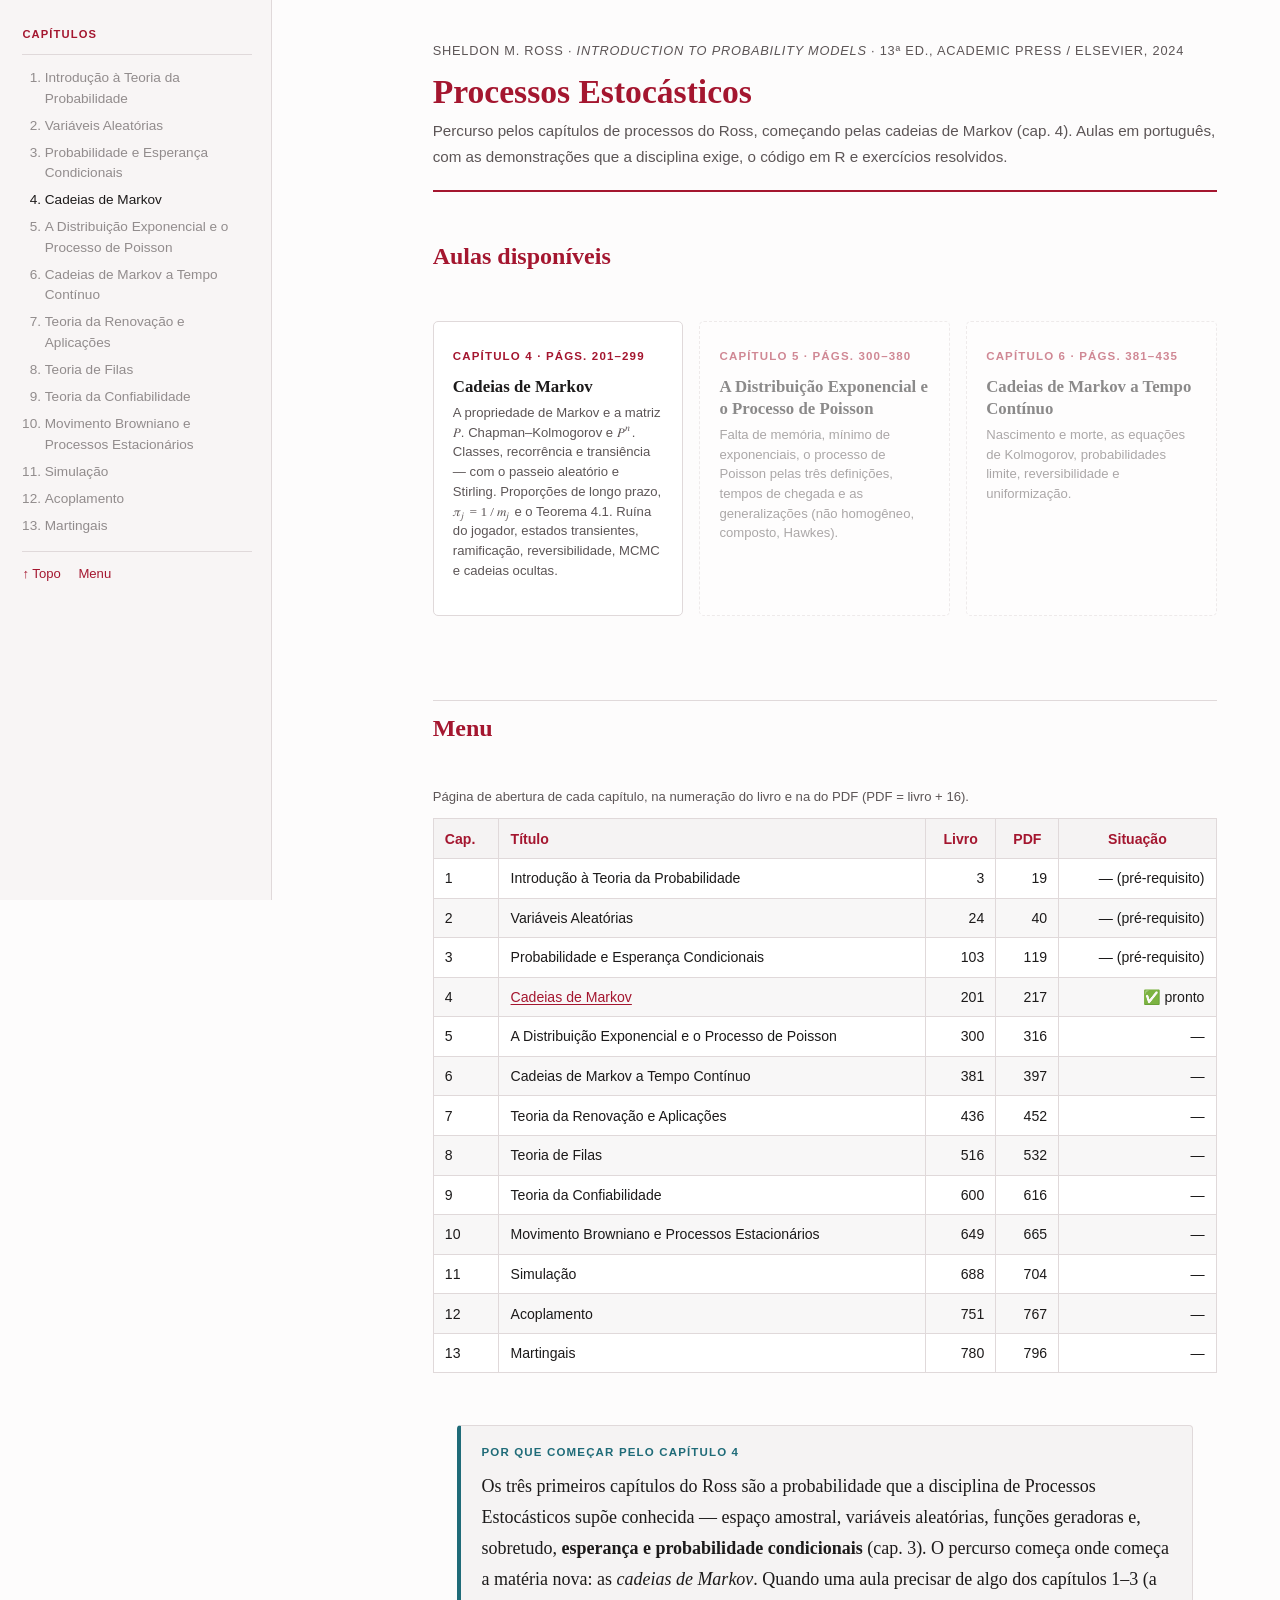
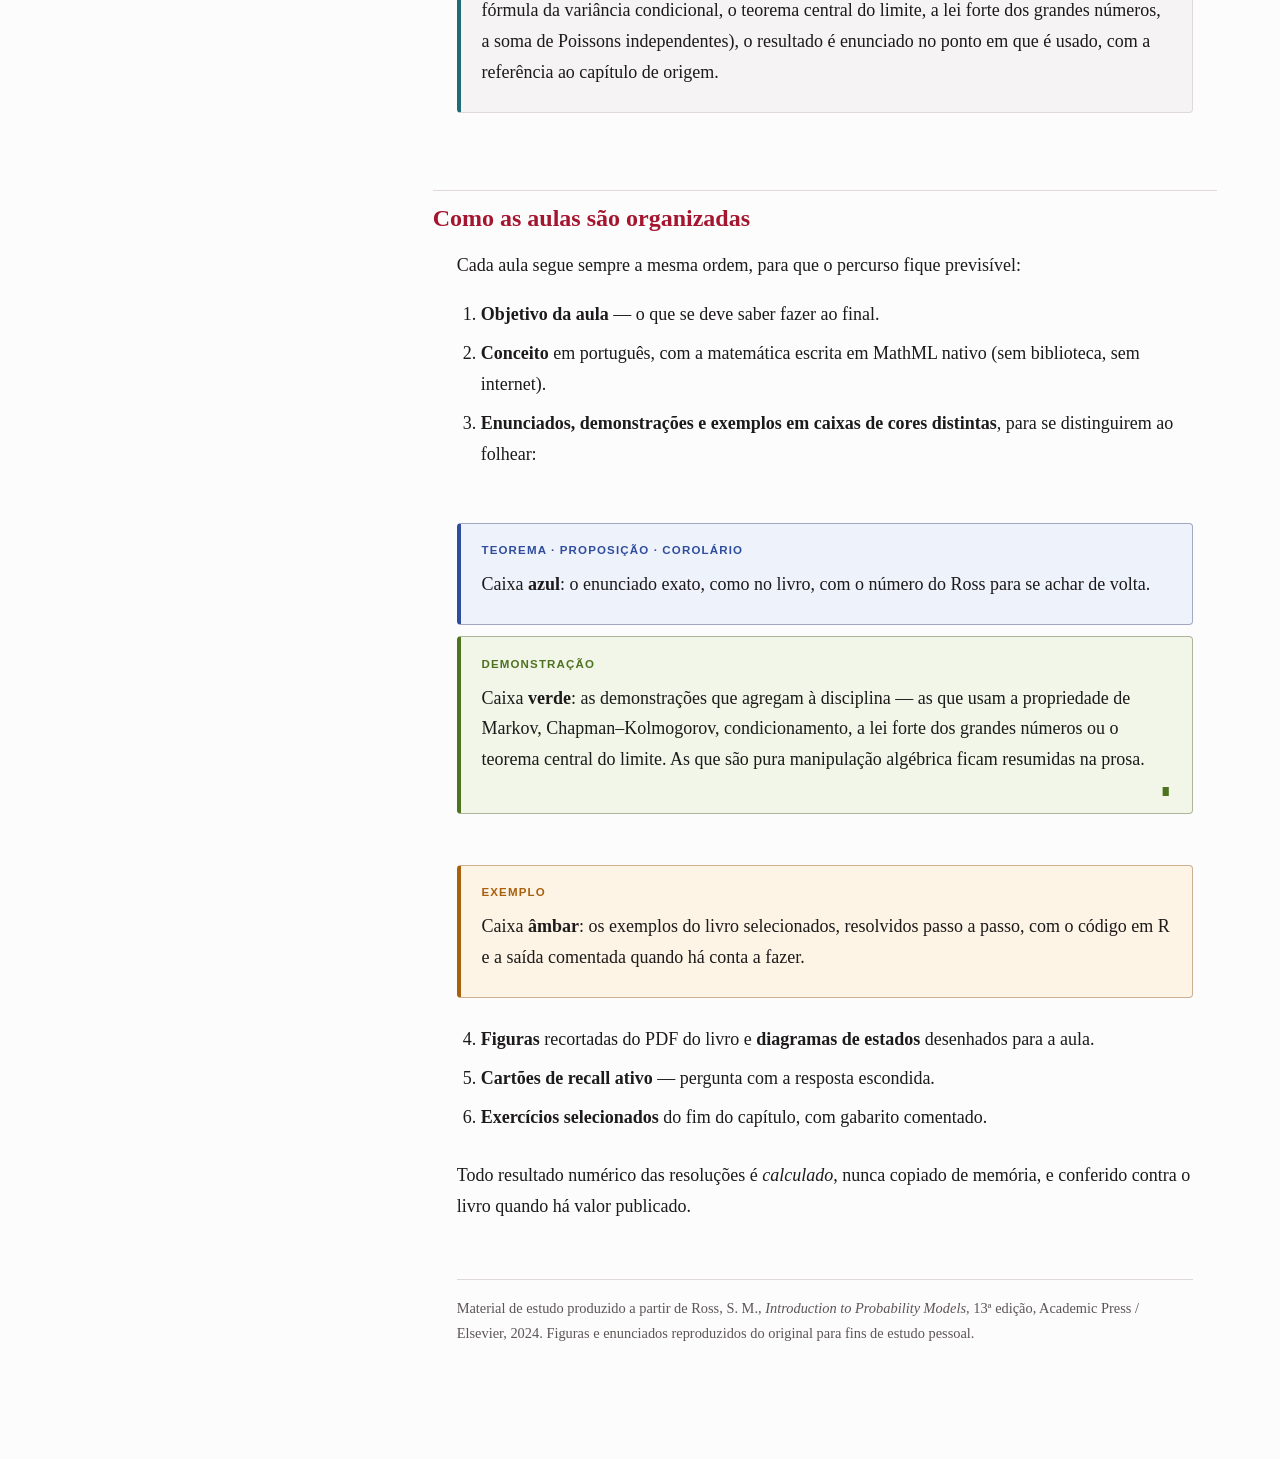
==== estudo/index.html @ de05d4eb "Caderno de Processos Estocásticos: capítulo 4, Cadeias de Markov Estrutura irmã do MULTI/PP (HTML of" ====
<!DOCTYPE html>
<html lang="pt-BR">
<head>
<meta charset="utf-8">
<meta name="viewport" content="width=device-width, initial-scale=1">
<!-- Caderno de estudo pessoal: reproduz figuras de obra protegida
     (Ross, Academic Press / Elsevier) para uso próprio. Fora dos buscadores. -->
<meta name="robots" content="noindex, nofollow">
<title>Processos Estocásticos — percurso de estudo</title>
<link rel="stylesheet" href="assets/tema.css?v=1">
<link rel="stylesheet" href="assets/estilo.css?v=1">
</head>
<body>

<details class="menu-lateral" open>
  <summary>Capítulos</summary>
  <nav class="painel">
    <p class="painel-titulo">Capítulos</p>
    <ol>
      <li class="adiante">Introdução à Teoria da Probabilidade</li>
      <li class="adiante">Variáveis Aleatórias</li>
      <li class="adiante">Probabilidade e Esperança Condicionais</li>
      <li><a href="cap04/04-00-cadeias-de-markov.html">Cadeias de Markov</a></li>
      <li class="adiante">A Distribuição Exponencial e o Processo de Poisson</li>
      <li class="adiante">Cadeias de Markov a Tempo Contínuo</li>
      <li class="adiante">Teoria da Renovação e Aplicações</li>
      <li class="adiante">Teoria de Filas</li>
      <li class="adiante">Teoria da Confiabilidade</li>
      <li class="adiante">Movimento Browniano e Processos Estacionários</li>
      <li class="adiante">Simulação</li>
      <li class="adiante">Acoplamento</li>
      <li class="adiante">Martingais</li>
    </ol>
    <p class="extras">
      <a href="#topo">↑ Topo</a>
      <a href="#menu">Menu</a>
    </p>
  </nav>
</details>

<div class="pagina" id="topo">

<header class="topo">
  <p class="migalha">Sheldon M. Ross · <em>Introduction to Probability Models</em> · 13ª ed., Academic Press / Elsevier, 2024</p>
  <h1>Processos Estocásticos</h1>
  <p class="subtitulo">Percurso pelos capítulos de processos do Ross, começando pelas cadeias de Markov (cap. 4). Aulas em português, com as demonstrações que a disciplina exige, o código em R e exercícios resolvidos.</p>
</header>


<h2>Aulas disponíveis</h2>

<div class="cartoes">

  <a class="cartao" href="cap04/04-00-cadeias-de-markov.html">
    <span class="cap">Capítulo 4 · págs. 201–299</span>
    <p class="tit">Cadeias de Markov</p>
    <p class="desc">A propriedade de Markov e a matriz <math><mi mathvariant="bold">P</mi></math>. Chapman–Kolmogorov e <math><msup><mi mathvariant="bold">P</mi><mi>n</mi></msup></math>. Classes, recorrência e transiência — com o passeio aleatório e Stirling. Proporções de longo prazo, <math><msub><mi>π</mi><mi>j</mi></msub><mo>=</mo><mn>1</mn><mo>/</mo><msub><mi>m</mi><mi>j</mi></msub></math> e o Teorema 4.1. Ruína do jogador, estados transientes, ramificação, reversibilidade, MCMC e cadeias ocultas.</p>
  </a>

  <span class="cartao pendente">
    <span class="cap">Capítulo 5 · págs. 300–380</span>
    <p class="tit">A Distribuição Exponencial e o Processo de Poisson</p>
    <p class="desc">Falta de memória, mínimo de exponenciais, o processo de Poisson pelas três definições, tempos de chegada e as generalizações (não homogêneo, composto, Hawkes).</p>
  </span>

  <span class="cartao pendente">
    <span class="cap">Capítulo 6 · págs. 381–435</span>
    <p class="tit">Cadeias de Markov a Tempo Contínuo</p>
    <p class="desc">Nascimento e morte, as equações de Kolmogorov, probabilidades limite, reversibilidade e uniformização.</p>
  </span>

</div>

<h2 id="menu">Menu</h2>

<div class="rolagem">
<table>
  <caption>Página de abertura de cada capítulo, na numeração do livro e na do PDF (PDF = livro + 16).</caption>
  <thead>
    <tr><th>Cap.</th><th class="txt">Título</th><th>Livro</th><th>PDF</th><th>Situação</th></tr>
  </thead>
  <tbody>
    <tr><td>1</td><td class="txt">Introdução à Teoria da Probabilidade</td><td>3</td><td>19</td><td>— (pré-requisito)</td></tr>
    <tr><td>2</td><td class="txt">Variáveis Aleatórias</td><td>24</td><td>40</td><td>— (pré-requisito)</td></tr>
    <tr><td>3</td><td class="txt">Probabilidade e Esperança Condicionais</td><td>103</td><td>119</td><td>— (pré-requisito)</td></tr>
    <tr><td>4</td><td class="txt"><a href="cap04/04-00-cadeias-de-markov.html">Cadeias de Markov</a></td><td>201</td><td>217</td><td>✅ pronto</td></tr>
    <tr><td>5</td><td class="txt">A Distribuição Exponencial e o Processo de Poisson</td><td>300</td><td>316</td><td>—</td></tr>
    <tr><td>6</td><td class="txt">Cadeias de Markov a Tempo Contínuo</td><td>381</td><td>397</td><td>—</td></tr>
    <tr><td>7</td><td class="txt">Teoria da Renovação e Aplicações</td><td>436</td><td>452</td><td>—</td></tr>
    <tr><td>8</td><td class="txt">Teoria de Filas</td><td>516</td><td>532</td><td>—</td></tr>
    <tr><td>9</td><td class="txt">Teoria da Confiabilidade</td><td>600</td><td>616</td><td>—</td></tr>
    <tr><td>10</td><td class="txt">Movimento Browniano e Processos Estacionários</td><td>649</td><td>665</td><td>—</td></tr>
    <tr><td>11</td><td class="txt">Simulação</td><td>688</td><td>704</td><td>—</td></tr>
    <tr><td>12</td><td class="txt">Acoplamento</td><td>751</td><td>767</td><td>—</td></tr>
    <tr><td>13</td><td class="txt">Martingais</td><td>780</td><td>796</td><td>—</td></tr>
  </tbody>
</table>
</div>

<div class="caixa definicao">
  <span class="rotulo">Por que começar pelo capítulo 4</span>
  <p>Os três primeiros capítulos do Ross são a probabilidade que a disciplina de Processos Estocásticos supõe conhecida — espaço amostral, variáveis aleatórias, funções geradoras e, sobretudo, <strong>esperança e probabilidade condicionais</strong> (cap. 3). O percurso começa onde começa a matéria nova: as <em>cadeias de Markov</em>. Quando uma aula precisar de algo dos capítulos 1–3 (a fórmula da variância condicional, o teorema central do limite, a lei forte dos grandes números, a soma de Poissons independentes), o resultado é enunciado no ponto em que é usado, com a referência ao capítulo de origem.</p>
</div>

<h2>Como as aulas são organizadas</h2>

<p>Cada aula segue sempre a mesma ordem, para que o percurso fique previsível:</p>

<ol>
  <li><strong>Objetivo da aula</strong> — o que se deve saber fazer ao final.</li>
  <li><strong>Conceito</strong> em português, com a matemática escrita em MathML nativo (sem biblioteca, sem internet).</li>
  <li><strong>Enunciados, demonstrações e exemplos em caixas de cores distintas</strong>, para se distinguirem ao folhear:</li>
</ol>

<div class="caixa teorema">
  <span class="rotulo">Teorema · Proposição · Corolário</span>
  <p>Caixa <strong>azul</strong>: o enunciado exato, como no livro, com o número do Ross para se achar de volta.</p>
</div>

<div class="caixa demonstracao">
  <span class="rotulo">Demonstração</span>
  <p>Caixa <strong>verde</strong>: as demonstrações que agregam à disciplina — as que usam a propriedade de Markov, Chapman–Kolmogorov, condicionamento, a lei forte dos grandes números ou o teorema central do limite. As que são pura manipulação algébrica ficam resumidas na prosa.<span class="qed">∎</span></p>
</div>

<div class="caixa exemplo">
  <span class="rotulo">Exemplo</span>
  <p>Caixa <strong>âmbar</strong>: os exemplos do livro selecionados, resolvidos passo a passo, com o código em R e a saída comentada quando há conta a fazer.</p>
</div>

<ol start="4">
  <li><strong>Figuras</strong> recortadas do PDF do livro e <strong>diagramas de estados</strong> desenhados para a aula.</li>
  <li><strong>Cartões de recall ativo</strong> — pergunta com a resposta escondida.</li>
  <li><strong>Exercícios selecionados</strong> do fim do capítulo, com gabarito comentado.</li>
</ol>

<p>Todo resultado numérico das resoluções é <em>calculado</em>, nunca copiado de memória, e conferido contra o livro quando há valor publicado.</p>


<div class="nota">
  <p>Material de estudo produzido a partir de Ross, S. M., <em>Introduction to Probability Models</em>, 13ª edição, Academic Press / Elsevier, 2024. Figuras e enunciados reproduzidos do original para fins de estudo pessoal.</p>
</div>

</div>
<script>
/* Em tela larga a barra lateral fica sempre aberta (o CSS esconde o
   alternador). Abaixo de 62rem ela vira aba: aí começa fechada e fecha
   sozinha ao escolher um link. Nada aqui depende de rede ou biblioteca —
   sem JavaScript a barra apenas fica sempre aberta, que é o estado bom. */
(function () {
  var menu = document.querySelector(".menu-lateral");
  if (!menu) return;

  menu.querySelectorAll("details.sub > summary > a").forEach(function (a) {
    a.addEventListener("click", function () {
      var d = a.closest("details.sub");
      if (d) d.open = true;
    });
  });

  if (!window.matchMedia) return;
  var estreito = window.matchMedia("(max-width: 62rem)");
  function ajustar() { menu.open = !estreito.matches; }
  ajustar();
  estreito.addEventListener("change", ajustar);
  menu.querySelectorAll(".painel a").forEach(function (a) {
    a.addEventListener("click", function () {
      if (estreito.matches) menu.open = false;
    });
  });
})();
</script>
</body>
</html>
---- estudo/assets/tema.css ----
/* ==========================================================================
   ESTOCASTICOS — tema "vermelho-carmim"
   --------------------------------------------------------------------------
   Este arquivo é a ÚNICA fonte de cores, fontes e medidas do projeto.
   `estilo.css` cuida só de estrutura e nunca traz cor literal — sempre
   var(--…) declarada aqui. (Única exceção: a regra @media print, que força
   fundo branco porque papel é branco.)

   REGRA DO TEMA: as superfícies gerais são neutras. O vermelho aparece só em
   TIPOGRAFIA e em FILETES — títulos, links, rótulos, bordas de destaque.

   EXCEÇÃO DELIBERADA (pedido do usuário para este caderno): as três caixas
   matemáticas — enunciado de teorema/proposição/corolário, demonstração e
   exemplo — têm cada uma a SUA cor, com fundo levemente tingido, para que se
   distingam à primeira vista ao folhear a página:

       .teorema       azul-índigo   (enunciados: teoremas, proposições, corolários, lemas)
       .demonstracao  verde-musgo   (demonstrações)
       .exemplo       âmbar         (exemplos do livro, resolvidos)

   As demais caixas (definição, aviso, prática, objetivo) seguem a regra
   geral: fundo cinza neutro, cor só no filete e no rótulo.

   Para trocar de tema:
     1. copie este arquivo para assets/temas/<nome>.css
     2. mude os valores lá
     3. troque o href do primeiro <link> das páginas para o novo arquivo
   Nenhuma outra alteração é necessária: estilo.css continua igual.
   ========================================================================== */

:root {
  /* ---- superfícies: cinzas neutros, sem tingimento ---- */
  --fundo:        #fdfcfc;
  --fundo-caixa:  #ffffff;
  --fundo-suave:  #f5f3f3;   /* caixas neutras, cabeçalho de tabela, hover */
  --texto:        #1c1a1a;
  --texto-fraco:  #5c5556;
  --linha:        #e0d9da;

  /* ---- cores semânticas: SÓ em texto e filetes ---- */
  --realce:       #a4162f;   /* vermelho-carmim — h1, h2, links e destaques */
  --realce-2:     #b8364b;   /* vermelho médio — h3 (subtópicos) */
  --realce-3:     #b76472;   /* rosa-fosco — h4 (rótulos de sub-bloco) */
  --azul:         #1f6b78;   /* petróleo — definições e saída do R */
  --verde:        #587a1e;   /* verde-oliva — código R / respostas */
  --ambar:        #7a4a8f;   /* roxo-uva — avisos e armadilhas (o âmbar de
                                 verdade ficou para os exemplos) */

  /* ---- as três caixas matemáticas: cor do filete/rótulo e fundo tingido ---- */
  --teorema:        #2f4d9c;   /* azul-índigo */
  --teorema-fundo:  #eef2fb;
  --demo:           #4f7220;   /* verde-musgo */
  --demo-fundo:     #f1f6e8;
  --exemplo:        #a9600c;   /* âmbar */
  --exemplo-fundo:  #fdf4e6;

  /* ---- cores de peças específicas ---- */
  --menu-fundo:   #f8f5f5;   /* barra lateral fixa */
  --menu-texto:   #ffffff;   /* texto sobre o alternador do menu (fundo --realce) */
  --fundo-figura: #ffffff;   /* recortes do PDF têm fundo branco */

  /* ---- tipografia ---- */
  --serif:  Georgia, "Iowan Old Style", "Palatino Linotype", Palatino, serif;
  --sans:   "Segoe UI", -apple-system, Roboto, "Helvetica Neue", Arial, sans-serif;
  --mono:   "Cascadia Mono", Consolas, "SF Mono", "Liberation Mono", monospace;
  --corpo-tamanho: 18px;
  --corpo-altura:  1.72;

  /* ---- medidas da grade (ver estilo.css) ---- */
  --largura-leitura: 46rem;   /* coluna de prosa */
  --largura-sangria: 10rem;   /* quanto figuras/tabelas avançam para cada lado */
  --largura-menu:    17rem;   /* barra lateral fixa, sempre aberta */
  --desloca-texto:   4.5rem;  /* quanto o bloco de conteúdo anda para a direita
                                 além da barra lateral */

  /* ---- figuras ---- */
  --figura-largura: 34rem;    /* teto de largura dos recortes do livro */
  --figura-altura:  52vh;     /* teto de altura, para nenhuma figura dominar a tela */
}

@media (prefers-color-scheme: dark) {
  :root {
    --fundo:        #171516;
    --fundo-caixa:  #1f1c1d;
    --fundo-suave:  #282425;
    --texto:        #e8e4e5;
    --texto-fraco:  #a8a0a2;
    --linha:        #3b3436;
    --realce:       #ef8a9a;
    --realce-2:     #e8788b;
    --realce-3:     #cf95a0;
    --azul:         #7fc8d4;
    --verde:        #adc96c;
    --ambar:        #c9a3dc;

    --teorema:        #9fb4f0;
    --teorema-fundo:  #1c2031;
    --demo:           #b3cf7c;
    --demo-fundo:     #1f2619;
    --exemplo:        #e7b26b;
    --exemplo-fundo:  #2c2419;

    --menu-fundo:   #1c191a;
    --menu-texto:   #171516;   /* o realce clareia no escuro: texto escuro sobre ele */
    /* --fundo-figura continua branco: as figuras vêm do PDF com fundo branco */
  }
}
---- estudo/assets/estilo.css ----
/* ==========================================================================
   ESTOCASTICOS — Ross, Introduction to Probability Models (13ª ed.)
   Estrutura e layout das páginas de estudo. Offline, sem dependências.

   Cores, fontes e medidas NÃO ficam aqui: estão em `tema.css`, que precisa
   ser carregado antes deste arquivo. Ao acrescentar regras, use sempre
   var(--…) — nunca uma cor literal — para que trocar de tema continue
   sendo trocar um único <link>.
   ========================================================================== */

* { box-sizing: border-box; }

html { scroll-behavior: smooth; }

body {
  margin: 0;
  background: var(--fundo);
  color: var(--texto);
  font-family: var(--serif);
  font-size: var(--corpo-tamanho);
  line-height: var(--corpo-altura);
  -webkit-text-size-adjust: 100%;
}

/* --------------------------------------------------------------- layout --
   Grade de "quebra de coluna": a prosa fica numa largura confortável de
   leitura, mas figuras, tabelas, código e exercícios avançam para as bordas.
   -------------------------------------------------------------------- */

/* Os sufixos -start/-end são obrigatórios: só com eles o atalho
   `grid-column: texto` resolve para texto-start / texto-end. */
.pagina {
  display: grid;
  grid-template-columns:
    /* barra lateral + o deslocamento do conteúdo para a direita */
    [borda-start] calc(var(--largura-menu) + var(--desloca-texto))
    minmax(1.25rem, 1fr)
    [larga-start] minmax(0, var(--largura-sangria))
    [texto-start] minmax(0, var(--largura-leitura)) [texto-end]
    minmax(0, var(--largura-sangria)) [larga-end]
    minmax(1.25rem, 1fr) [borda-end];
  padding: 2.5rem 0 6rem;
}

/* tudo cai na coluna de texto por padrão… */
.pagina > * { grid-column: texto; }

/* …e estes elementos avançam para as bordas.
   Os títulos entram na lista de propósito: assim todos nascem na mesma
   margem esquerda das figuras, tabelas e código, e o filete de cima do h2
   atravessa a página inteira em vez de parar na largura da prosa.
   (h4 fica de fora: é rótulo curto colado no parágrafo que vem logo abaixo.) */
.pagina > .topo,
.pagina > h2,
.pagina > h3,
.pagina > figure,
.pagina > .rolagem,
.pagina > pre,
.pagina > .cartoes,
.pagina > .exercicio,
.pagina > .nav-rodape { grid-column: larga; }

/* Dentro do exercício, a mesma ideia em miniatura: prosa e equações numa
   coluna de leitura; código e tabelas ocupando a caixa inteira. */
.exercicio {
  display: grid;
  grid-template-columns:
    [ex-larga-start ex-texto-start] minmax(0, var(--largura-leitura)) [ex-texto-end]
    minmax(0, 1fr) [ex-larga-end];
}

.exercicio > * { grid-column: ex-texto; }
.exercicio > pre,
.exercicio > .rolagem,
.exercicio > .caixa { grid-column: ex-larga; }

.recall .resposta { max-width: 54rem; }

/* Faixa intermediária: cabe a barra lateral, mas não a sangria inteira.
   A grade reparte o espaço igualmente entre as três colunas centrais, então
   sem este ajuste as duas sangrias de 10rem espremiam a prosa (46rem viravam
   ~30rem numa tela de 1366px). Aqui a sangria encolhe para 1.5rem e a coluna
   de leitura fica inteira. */
@media (min-width: 62.0625rem) and (max-width: 88rem) {
  .pagina {
    grid-template-columns:
      [borda-start] calc(var(--largura-menu) + var(--desloca-texto))
      minmax(0, 1.4fr)                      /* sobra maior à esquerda… */
      [larga-start] minmax(0, 1.5rem)
      [texto-start] minmax(0, var(--largura-leitura)) [texto-end]
      minmax(0, 1.5rem) [larga-end]
      minmax(1.25rem, 1fr) [borda-end];     /* …do que à direita */
  }
}

/* Abaixo de 62rem não cabe barra lateral fixa: a página vira uma coluna só e
   o menu volta a ser a aba que abre e fecha (ver bloco do menu abaixo). */
@media (max-width: 62rem) {
  .pagina {
    grid-template-columns: [borda-start larga-start texto-start] minmax(0, 1fr) [texto-end larga-end borda-end];
    padding: 2rem 1.25rem 4rem 3.25rem;   /* a esquerda é da aba lateral */
  }
  .exercicio { display: block; }
}

/* ------------------------------------------------------- barra lateral --
   Em tela larga é uma coluna fixa, sempre aberta, ocupando a altura inteira:
   o índice fica sempre à vista. Abaixo de 62rem ela encolhe de volta para a
   aba vertical que abre e fecha, porque não há espaço para as duas coisas.

   O elemento continua sendo um <details open>: sem JavaScript a barra
   simplesmente já vem aberta, que é o estado desejado.
   -------------------------------------------------------------------- */

.menu-lateral {
  position: fixed;
  left: 0;
  top: 0;
  bottom: 0;
  width: var(--largura-menu);
  z-index: 200;
  background: var(--menu-fundo);
  border-right: 1px solid var(--linha);
  overflow-y: auto;
  overscroll-behavior: contain;
}

/* Em tela larga não há o que alternar: a barra vive aberta. */
.menu-lateral > summary { display: none; }

.menu-lateral .painel {
  padding: 1.6rem 1.2rem 2rem 1.4rem;
  font-family: var(--sans);
  font-size: 0.85rem;
  line-height: 1.5;
}

.painel .painel-titulo {
  font-size: 0.7rem;
  font-weight: 700;
  letter-spacing: 0.1em;
  text-transform: uppercase;
  color: var(--realce);
  margin: 0 0 0.85rem;
  padding-bottom: 0.7rem;
  border-bottom: 1px solid var(--linha);
}

.painel ol { margin: 0; padding-left: 1.4rem; }
.painel li { margin-bottom: 0.42rem; }

.painel a {
  color: var(--texto);
  text-decoration: none;
  border-bottom: 1px solid transparent;
}

.painel a:hover {
  color: var(--realce);
  border-bottom-color: var(--realce);
}

/* Capítulos ainda não escritos: aparecem na lista, mas apagados e sem link. */
.painel .adiante { color: var(--texto-fraco); opacity: 0.65; }

/* ---- seções com subtópicos ----
   `<details class="sub">` dentro do <li>: nasce fechado e só abre quando o
   usuário clica. Clicar no título abre a lista E salta para a seção — as
   duas coisas, sem JavaScript nenhum. */
.painel details.sub > summary {
  list-style: none;
  cursor: pointer;
  display: flex;
  gap: 0.35rem;
  align-items: baseline;
}

.painel details.sub > summary::-webkit-details-marker { display: none; }
.painel details.sub > summary::marker { content: ""; }

.painel details.sub > summary::before {
  content: "▸";
  color: var(--realce);
  font-size: 0.72em;
  flex: 0 0 auto;
  line-height: 1.7;
}

.painel details.sub[open] > summary::before { content: "▾"; }
.painel details.sub > summary:hover::before { color: var(--realce-2); }

.painel .subitens {
  list-style: none;
  margin: 0.4rem 0 0.55rem;
  padding-left: 0.85rem;
  margin-left: 0.15rem;
  border-left: 1px solid var(--linha);
  font-size: 0.94em;
}

.painel .subitens li { margin-bottom: 0.32rem; }
.painel .subitens a { color: var(--texto-fraco); }
.painel .subitens a:hover { color: var(--realce); border-bottom-color: var(--realce); }
.painel .subitens math { font-size: 1em; }

.painel .extras {
  margin: 0.9rem 0 0;
  padding-top: 0.8rem;
  border-top: 1px solid var(--linha);
  display: flex;
  flex-wrap: wrap;
  gap: 0.5rem 1.1rem;
  font-size: 0.82rem;
}

.painel .extras a { color: var(--realce); }

/* ---- tela estreita: volta a ser a aba que abre e fecha ---- */
@media (max-width: 62rem) {
  .menu-lateral {
    top: 50%;
    bottom: auto;
    width: auto;
    transform: translateY(-50%);
    background: none;
    border-right: none;
    overflow: visible;
  }

  .menu-lateral > summary {
    display: block;
    list-style: none;
    cursor: pointer;
    writing-mode: vertical-rl;
    text-orientation: mixed;
    background: var(--realce);
    color: var(--menu-texto);
    font-family: var(--sans);
    font-size: 0.74rem;
    font-weight: 700;
    letter-spacing: 0.14em;
    text-transform: uppercase;
    padding: 1.3rem 0.6rem;
    border-radius: 0 8px 8px 0;
    box-shadow: 0 2px 14px rgb(0 0 0 / 22%);
    user-select: none;
    transition: padding 0.12s, filter 0.12s;
  }

  .menu-lateral > summary::-webkit-details-marker { display: none; }
  .menu-lateral > summary::marker { content: ""; }
  .menu-lateral > summary:hover { filter: brightness(1.15); padding-right: 0.85rem; }
  .menu-lateral > summary:focus-visible { outline: 2px solid var(--texto); outline-offset: 3px; }
  .menu-lateral > summary::before { content: "☰  "; letter-spacing: 0; }
  .menu-lateral[open] > summary::before { content: "✕  "; }

  .menu-lateral .painel {
    position: absolute;
    left: 100%;
    top: 50%;
    transform: translateY(-50%);
    width: min(23rem, calc(100vw - 4.5rem));
    max-height: 84vh;
    overflow-y: auto;
    overscroll-behavior: contain;
    background: var(--fundo-caixa);
    border: 1px solid var(--linha);
    border-left: none;
    border-radius: 0 10px 10px 0;
    box-shadow: 0 8px 36px rgb(0 0 0 / 28%);
    padding: 1.1rem 1.3rem 1.2rem;
  }
}

@media (max-width: 34rem) {
  .menu-lateral > summary { padding: 1rem 0.5rem; font-size: 0.68rem; }
  .menu-lateral .painel { font-size: 0.85rem; padding: 1rem; }
}

@media print { .menu-lateral { display: none; } }

/* ----------------------------------------------------------- cabeçalho -- */

.topo {
  border-bottom: 2px solid var(--realce);
  padding-bottom: 1.2rem;
  margin-bottom: 1.7rem;   /* curto de propósito: a abertura encosta no título */
}

.migalha {
  font-family: var(--sans);
  font-size: 0.8rem;
  letter-spacing: 0.06em;
  text-transform: uppercase;
  color: var(--texto-fraco);
  margin: 0 0 0.6rem;
}

.migalha a { color: inherit; }

h1 {
  font-size: 2.1rem;
  line-height: 1.2;
  margin: 0 0 0.4rem;
  color: var(--realce);
  font-weight: 700;
}

.subtitulo {
  font-family: var(--sans);
  font-size: 0.95rem;
  color: var(--texto-fraco);
  margin: 0;
}

h2 {
  font-size: 1.5rem;
  margin: 3.2rem 0 1rem;
  padding-top: 0.8rem;
  border-top: 1px solid var(--linha);
  color: var(--realce);
  line-height: 1.3;
}

/* h2 logo depois do cabeçalho (o primeiro título do index): sem filete —
   o traço do .topo já está ali em cima e dois seguidos ficam pesados. */
.pagina > .topo + h2 {
  border-top: none;
  padding-top: 0;
  margin-top: 1.4rem;
}

/* h3 e h4 seguem o h2 na família do vermelho, um tom mais claro a cada nível —
   a hierarquia se lê pela cor além do tamanho. */
h3 {
  font-size: 1.18rem;
  margin: 2.2rem 0 0.7rem;
  color: var(--realce-2);
  font-weight: 700;
}

h4 {
  font-family: var(--sans);
  font-size: 0.95rem;
  letter-spacing: 0.03em;
  margin: 1.6rem 0 0.5rem;
  color: var(--realce-3);
  text-transform: uppercase;
}

p { margin: 0 0 1.1rem; }

a { color: var(--realce); text-decoration-thickness: 1px; text-underline-offset: 2px; }

strong { font-weight: 700; }

em.en {
  font-style: italic;
  color: var(--texto-fraco);
}

ul, ol { margin: 0 0 1.2rem; padding-left: 1.5rem; }
li { margin-bottom: 0.5rem; }

/* --------------------------------------------------------------- caixas -- */

/* Fundo neutro para todas: quem carrega a semântica é o filete da esquerda e
   a cor do rótulo, nunca o fundo (ver a regra do tema em tema.css). */
.caixa {
  background: var(--fundo-suave);
  border: 1px solid var(--linha);
  border-left: 4px solid var(--linha);
  border-radius: 4px;
  padding: 1.1rem 1.3rem 0.4rem;
  margin: 1.6rem 0;
}

.caixa > :first-child { margin-top: 0; }

.caixa .rotulo {
  font-family: var(--sans);
  font-size: 0.72rem;
  font-weight: 700;
  letter-spacing: 0.1em;
  text-transform: uppercase;
  display: block;
  margin-bottom: 0.5rem;
}

.objetivo   { border-left-color: var(--realce); }
.objetivo .rotulo { color: var(--realce); }

.definicao  { border-left-color: var(--azul); }
.definicao .rotulo { color: var(--azul); }

.aviso      { border-left-color: var(--ambar); }
.aviso .rotulo { color: var(--ambar); }

.pratica    { border-left-color: var(--verde); }
.pratica .rotulo { color: var(--verde); }

/* ---- as três caixas matemáticas ----
   Exceção deliberada à regra do fundo neutro (ver tema.css): cada uma tem
   fundo tingido com a própria cor, para que enunciado, demonstração e
   exemplo se distingam de longe. A cor vem do tema; aqui só se aplica. */
.teorema {
  background: var(--teorema-fundo);
  border-color: color-mix(in srgb, var(--teorema) 35%, var(--linha));
  border-left-color: var(--teorema);
}
.teorema .rotulo { color: var(--teorema); }

.demonstracao {
  background: var(--demo-fundo);
  border-color: color-mix(in srgb, var(--demo) 35%, var(--linha));
  border-left-color: var(--demo);
}
.demonstracao .rotulo { color: var(--demo); }

.exemplo {
  background: var(--exemplo-fundo);
  border-color: color-mix(in srgb, var(--exemplo) 35%, var(--linha));
  border-left-color: var(--exemplo);
}
.exemplo .rotulo { color: var(--exemplo); }

/* Fim de demonstração: o quadradinho encostado à direita da última linha. */
.qed { float: right; margin-left: 1rem; color: var(--demo); }

/* Uma demonstração que segue imediatamente o enunciado que prova cola nele:
   sem o respiro de 1.6rem entre as duas caixas, lê-se como um bloco só. */
.teorema + .demonstracao { margin-top: -0.9rem; }

/* Numa caixa, uma tabela ou código ocupa a largura toda da caixa. */
.caixa .rolagem { margin: 1rem 0; }
.caixa pre { margin: 1rem 0; }

/* ---- abertura da aula ----
   O primeiro .objetivo vem logo depois do cabeçalho e é a continuação dele,
   não um cartão à parte: perde moldura e fundo, ganha um filete que desce do
   título. (O .objetivo do meio da página — a síntese do cap. 2 — continua
   sendo cartão, porque ali ele é mesmo um bloco isolado.) */
/* Ocupa a coluna larga para o filete nascer exatamente onde termina, à
   esquerda, o traço do cabeçalho — os dois formam um canto. Os tópicos ficam
   colados no filete e usam a largura toda, para caber um por linha. */
.pagina > .topo + .objetivo {
  grid-column: larga;
  background: none;
  border: none;
  border-left: 2px solid var(--realce);
  border-radius: 0;
  margin: 0 0 3.2rem;
  padding: 0.1rem 0 0.1rem 1.3rem;
}

.pagina > .topo + .objetivo .rotulo {
  font-size: 0.75rem;
  margin-bottom: 0.7rem;
}

/* Corpo menor que o da prosa: é o que faz cada objetivo caber numa linha só
   na largura cheia. Em tela estreita não cabe e volta a quebrar — é o certo,
   forçar `nowrap` só criaria rolagem horizontal na página inteira. */
.pagina > .topo + .objetivo ul {
  margin-bottom: 0;
  padding-left: 1.05rem;
  font-size: 0.88rem;
  line-height: 1.62;
}

.pagina > .topo + .objetivo li { margin-bottom: 0.3rem; }
.pagina > .topo + .objetivo li::marker { color: var(--realce); }

/* Na faixa intermediária a coluna larga é estreita (a sangria encolheu ali) e
   o objetivo mais longo voltava a quebrar. Como a abertura não tem
   borda do lado direito, deixá-la avançar até a margem não muda o desenho e
   segura um tópico por linha até por volta de 1270px.
   Precisa vir DEPOIS da regra base acima: mesma especificidade, quem estiver
   por último ganha — já perdi tempo com isso uma vez. */
@media (min-width: 62.0625rem) and (max-width: 88rem) {
  .pagina > .topo + .objetivo {
    grid-column: larga-start / borda-end;
    padding-right: 1.25rem;
  }
}

/* ----------------------------------------------------------- matemática -- */

math { font-size: 1.02em; }

math[display="block"] {
  display: block;
  width: max-content;          /* encolhe até o conteúdo, para as margens auto centrarem */
  max-width: 100%;             /* mas nunca estoura a coluna: aí rola no eixo x */
  margin: 1.4rem auto;
  overflow-x: auto;
  overflow-y: hidden;
}

.eq {
  display: flex;
  align-items: center;
  gap: 1rem;
  margin: 1.4rem 0;
}

/* o espaçador espelha a largura do número, para a equação ficar centrada na coluna */
.eq::before {
  content: "";
  flex: 0 0 4.5rem;
}

.eq math[display="block"] { margin: 0 auto; min-width: 0; flex: 1; }

.eq .num {
  font-family: var(--sans);
  font-size: 0.8rem;
  color: var(--texto-fraco);
  white-space: nowrap;
  flex: 0 0 4.5rem;
  text-align: right;
}

/* --------------------------------------------------------------- figuras -- */

figure {
  margin: 2rem 0;
  text-align: center;
}

/* Os dois tetos vêm do tema: --figura-largura segura a largura e
   --figura-altura impede que uma figura alta domine a tela. */
figure img {
  max-width: min(100%, var(--figura-largura));
  max-height: var(--figura-altura);
  width: auto;
  height: auto;
  border: 1px solid var(--linha);
  border-radius: 3px;
  background: var(--fundo-figura);
  padding: 0.6rem;
}

figcaption {
  font-family: var(--sans);
  font-size: 0.82rem;
  color: var(--texto-fraco);
  margin: 0.7rem auto 0;                 /* acompanha a imagem, que é centrada */
  max-width: min(100%, calc(var(--figura-largura) + 6rem));
  line-height: 1.5;
  text-align: left;
}

figcaption b { color: var(--texto); }

/* ---- diagramas de estados desenhados em SVG inline ----
   Mesma moldura das figuras do livro. As cores vêm de currentColor e das
   variáveis do tema, então o diagrama acompanha o modo claro/escuro. */
figure.diagrama svg {
  max-width: min(100%, var(--figura-largura));
  height: auto;
  border: 1px solid var(--linha);
  border-radius: 3px;
  background: var(--fundo-caixa);
  padding: 0.6rem;
  color: var(--texto);
  font-family: var(--sans);
}

figure.diagrama .no   { fill: var(--fundo-caixa); stroke: var(--realce); stroke-width: 1.6; }
figure.diagrama .no-abs { fill: color-mix(in srgb, var(--realce) 14%, var(--fundo-caixa)); stroke: var(--realce); stroke-width: 2.2; }
figure.diagrama .seta { fill: none; stroke: currentColor; stroke-width: 1.3; marker-end: url(#ponta); }
figure.diagrama .rot  { font-size: 11px; fill: var(--texto-fraco); }
figure.diagrama .est  { font-size: 13px; font-weight: 700; fill: var(--texto); text-anchor: middle; dominant-baseline: central; }
figure.diagrama .ponta { fill: currentColor; }

/* --------------------------------------------------------------- tabelas -- */

.rolagem { overflow-x: auto; margin: 1.6rem 0; }

table {
  border-collapse: collapse;
  width: 100%;
  font-family: var(--sans);
  font-size: 0.88rem;
  background: var(--fundo-caixa);
}

caption {
  font-family: var(--sans);
  font-size: 0.82rem;
  color: var(--texto-fraco);
  text-align: left;
  padding-bottom: 0.6rem;
}

th, td {
  border: 1px solid var(--linha);
  padding: 0.45rem 0.7rem;
  text-align: right;
}

th {
  background: var(--fundo-suave);
  color: var(--realce);
  font-weight: 700;
  text-align: center;
}

td:first-child, th:first-child { text-align: left; }

/* Coluna de texto no meio de uma tabela numérica: número alinha à direita,
   texto não. Marque a célula com class="txt". */
td.txt, th.txt { text-align: left; }

tbody tr:nth-child(even) td { background: color-mix(in srgb, var(--linha) 22%, transparent); }

/* ---------------------------------------------------------------- código -- */

pre {
  background: var(--fundo-caixa);
  border: 1px solid var(--linha);
  border-left: 4px solid var(--verde);
  border-radius: 4px;
  padding: 1rem 1.1rem;
  overflow-x: auto;
  font-family: var(--mono);
  font-size: 0.82rem;
  line-height: 1.6;
  margin: 1.4rem 0;
}

pre .cmt { color: var(--texto-fraco); font-style: italic; }
pre .out { color: var(--azul); }

code {
  font-family: var(--mono);
  font-size: 0.86em;
  background: color-mix(in srgb, var(--linha) 40%, transparent);
  padding: 0.1em 0.35em;
  border-radius: 3px;
}

pre code { background: none; padding: 0; font-size: inherit; }

/* ----------------------------------------------------- cartões de recall -- */

.recall {
  border: 1px solid var(--linha);
  border-radius: 4px;
  margin: 0.7rem 0;
  background: var(--fundo-caixa);
  overflow: hidden;
}

.recall > summary {
  cursor: pointer;
  padding: 0.85rem 1.1rem;
  font-family: var(--sans);
  font-size: 0.95rem;
  font-weight: 600;
  list-style: none;
  display: flex;
  gap: 0.7rem;
  align-items: baseline;
}

.recall > summary::-webkit-details-marker { display: none; }

.recall > summary::before {
  content: "?";
  font-weight: 700;
  color: var(--realce);
  flex: 0 0 auto;
}

.recall[open] > summary::before { content: "!"; color: var(--verde); }

.recall > summary:hover { background: var(--fundo-suave); }

.resposta {
  padding: 0.3rem 1.1rem 0.6rem 2.4rem;
  border-top: 1px solid var(--linha);
  font-size: 0.97rem;
}

.resposta > :first-child { margin-top: 0.8rem; }

/* ------------------------------------------------------------ exercícios -- */

.exercicio {
  border: 1px solid var(--linha);
  border-radius: 4px;
  padding: 1.2rem 1.4rem 0.5rem;
  margin: 1.8rem 0;
  background: var(--fundo-caixa);
}

.exercicio > h3 {
  margin-top: 0;
  font-family: var(--sans);
  font-size: 1rem;
  color: var(--realce);
}

.enunciado {
  font-size: 0.95rem;
  color: var(--texto-fraco);
  border-left: 3px solid var(--linha);
  padding-left: 1rem;
  margin-bottom: 1.2rem;
}

.enunciado > :last-child { margin-bottom: 0; }

/* ------------------------------------------------------------- navegação -- */

.nav-rodape {
  display: flex;
  justify-content: space-between;
  gap: 1rem;
  margin-top: 4rem;
  padding-top: 1.5rem;
  border-top: 2px solid var(--realce);
  font-family: var(--sans);
  font-size: 0.9rem;
  flex-wrap: wrap;
}

/* Não existe `.sumario` ("Roteiro da aula"): a barra lateral fica sempre
   aberta e já traz o índice das seções. Não recriar. */

/* -------------------------------------------------------------- índice -- */

.cartoes {
  display: grid;
  grid-template-columns: repeat(auto-fill, minmax(15rem, 1fr));
  gap: 1rem;
  margin: 2rem 0;
}

.cartao {
  display: block;
  border: 1px solid var(--linha);
  border-radius: 5px;
  padding: 1.1rem 1.2rem;
  background: var(--fundo-caixa);
  text-decoration: none;
  color: var(--texto);
  transition: border-color 0.15s, transform 0.15s;
}

.cartao:hover { border-color: var(--realce); transform: translateY(-2px); }

.cartao .cap {
  font-family: var(--sans);
  font-size: 0.72rem;
  letter-spacing: 0.1em;
  text-transform: uppercase;
  color: var(--realce);
  font-weight: 700;
}

.cartao .tit {
  font-size: 1.05rem;
  font-weight: 700;
  margin: 0.35rem 0;
  line-height: 1.3;
}

.cartao .desc {
  font-family: var(--sans);
  font-size: 0.82rem;
  color: var(--texto-fraco);
  line-height: 1.5;
}

.pendente {
  opacity: 0.5;
  border-style: dashed;
  cursor: default;
}

.pendente:hover { border-color: var(--linha); transform: none; }

/* ------------------------------------------------------------- utilidades -- */

.nota {
  font-size: 0.9rem;
  color: var(--texto-fraco);
  border-top: 1px solid var(--linha);
  padding-top: 1rem;
  margin-top: 2.5rem;
}

hr {
  border: none;
  border-top: 1px solid var(--linha);
  margin: 2.5rem 0;
}

@media print {
  body { background: #fff; font-size: 11pt; }   /* papel é branco, independe do tema */
  .recall[open] .resposta, .recall .resposta { display: block; }
  .nav-rodape { display: none; }
  /* sem barra lateral no papel: a coluna reservada a ela some */
  .pagina {
    grid-template-columns: [borda-start larga-start texto-start] minmax(0, 1fr) [texto-end larga-end borda-end];
    padding: 0;
  }
  figure img { max-height: none; }
}

@media (max-width: 34rem) {
  body { font-size: 17px; }
  .pagina { padding: 1.5rem 1rem 4rem; }
  h1 { font-size: 1.7rem; }
  h2 { font-size: 1.3rem; }
}
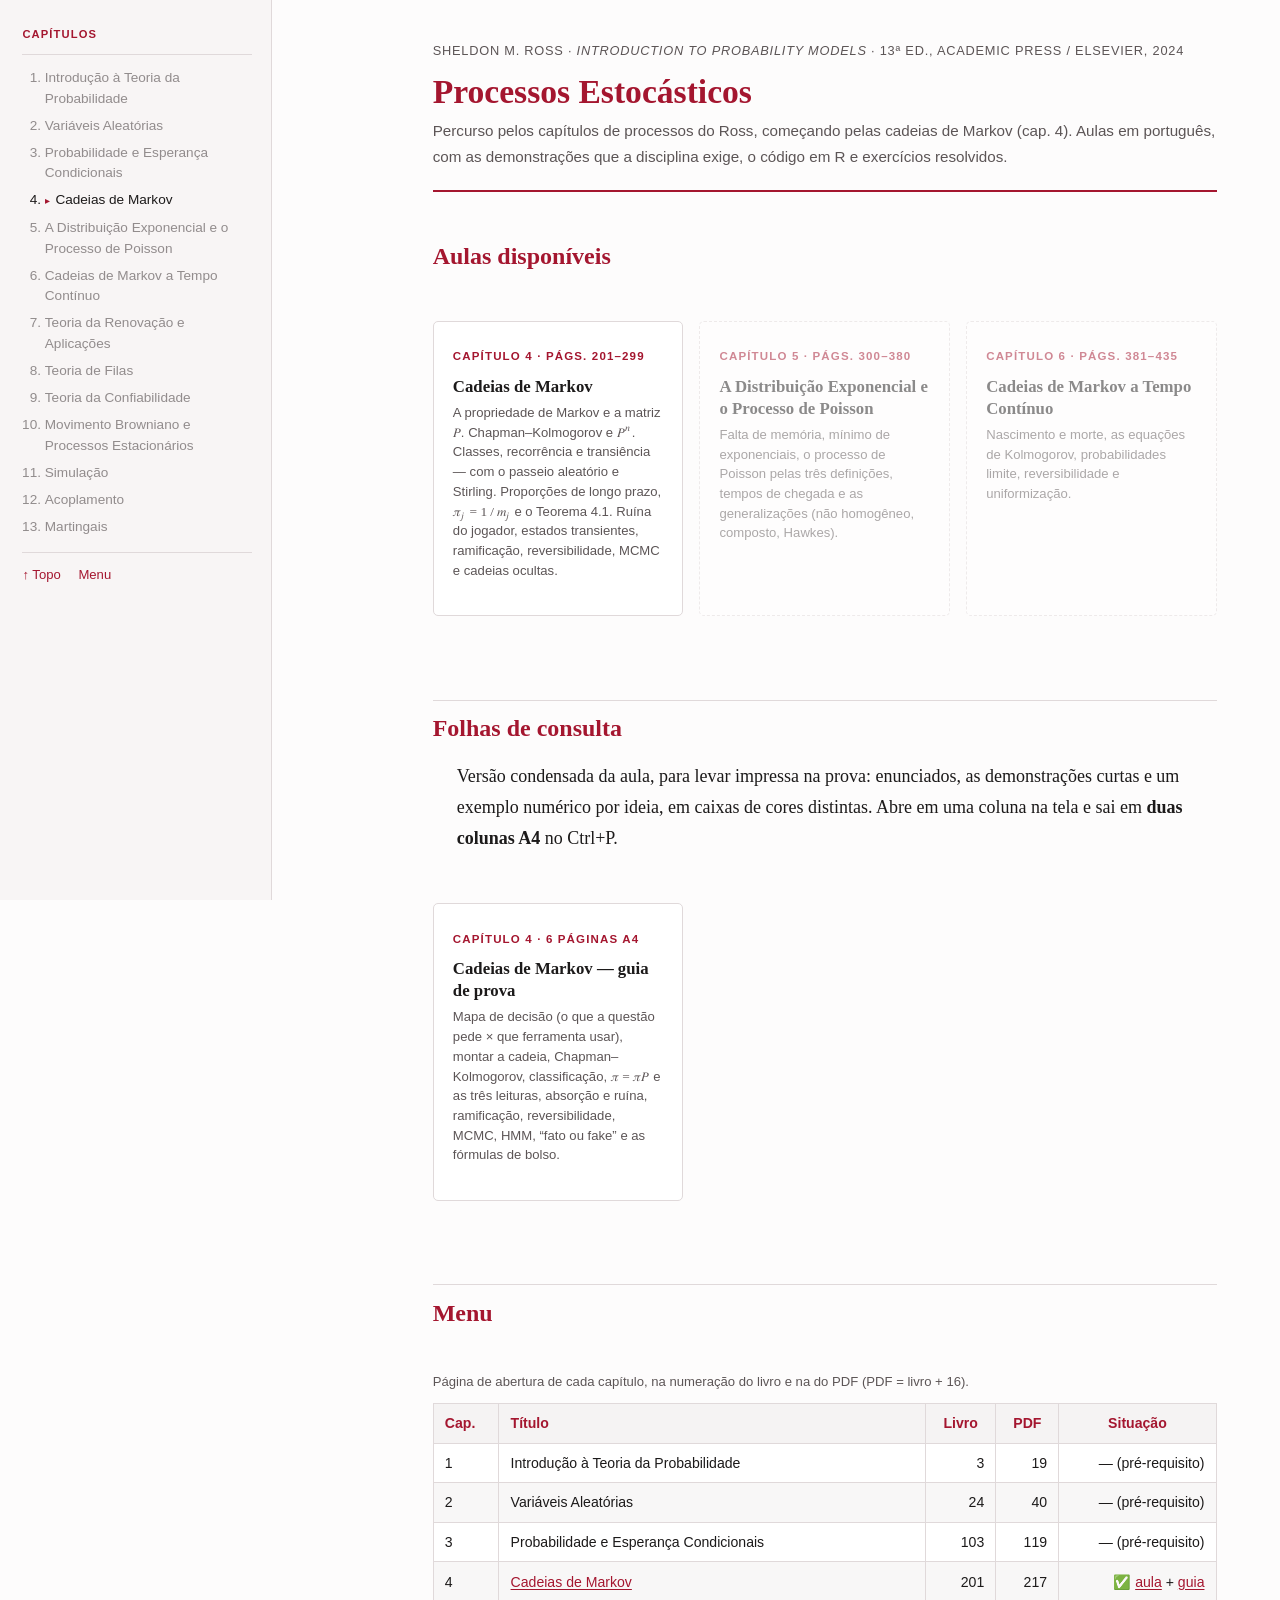
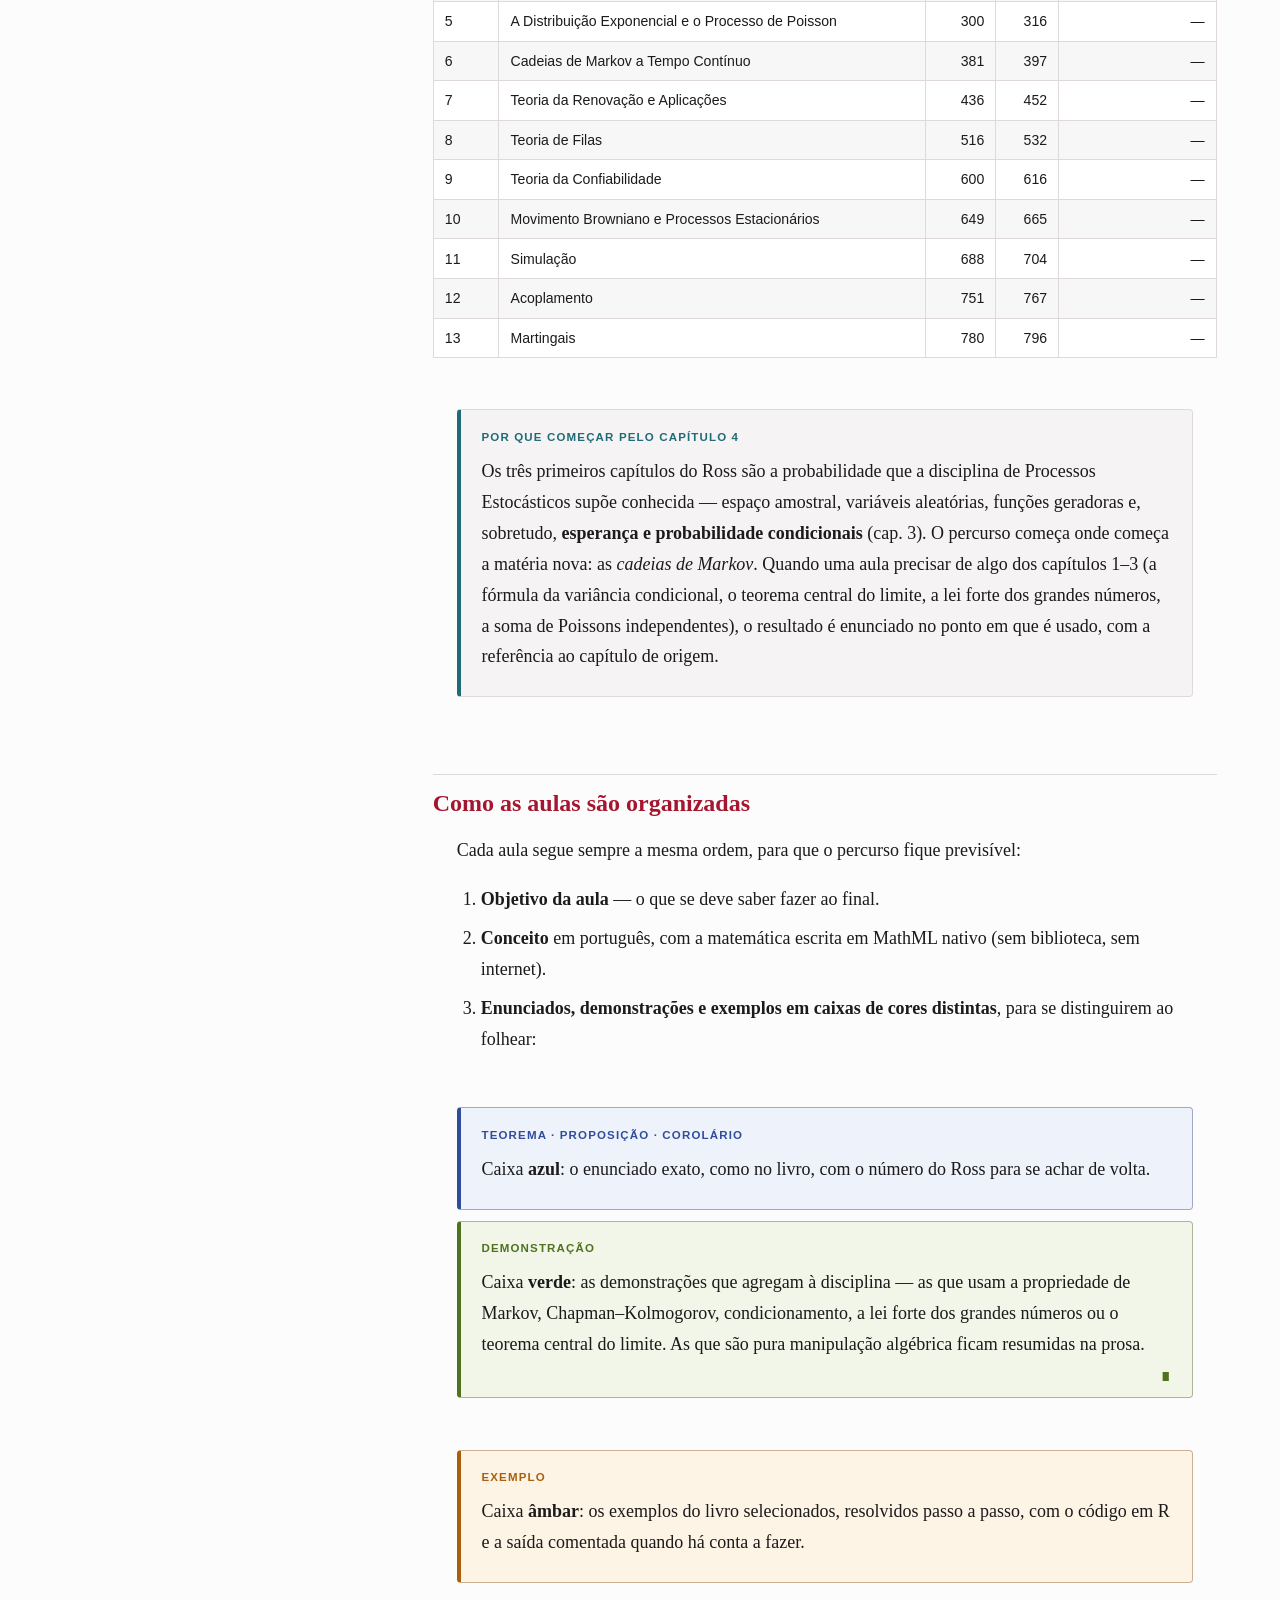
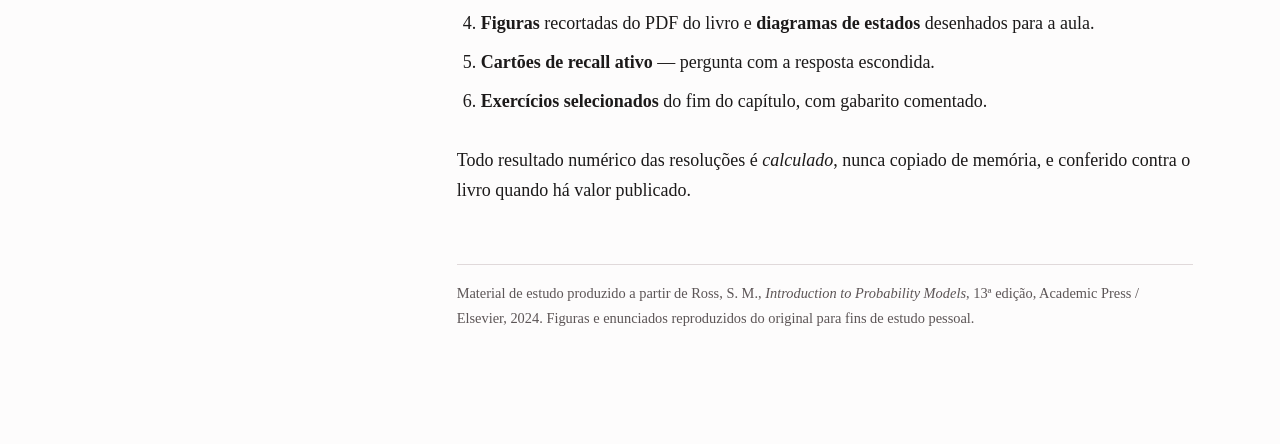
==== commit d48923d1: "Folha de consulta do capítulo 4 para levar na prova Versão condensada da aula, no formato do guia de" ====
--- a/estudo/index.html
+++ b/estudo/index.html
@@ -20,7 +20,13 @@
       <li class="adiante">Introdução à Teoria da Probabilidade</li>
       <li class="adiante">Variáveis Aleatórias</li>
       <li class="adiante">Probabilidade e Esperança Condicionais</li>
-      <li><a href="cap04/04-00-cadeias-de-markov.html">Cadeias de Markov</a></li>
+      <li><details class="sub">
+        <summary><a href="cap04/04-00-cadeias-de-markov.html">Cadeias de Markov</a></summary>
+        <ul class="subitens">
+          <li><a href="cap04/04-00-cadeias-de-markov.html">Aula completa</a></li>
+          <li><a href="cap04/04-99-guia-de-prova.html">Guia de prova (folha de consulta)</a></li>
+        </ul>
+      </details></li>
       <li class="adiante">A Distribuição Exponencial e o Processo de Poisson</li>
       <li class="adiante">Cadeias de Markov a Tempo Contínuo</li>
       <li class="adiante">Teoria da Renovação e Aplicações</li>
@@ -71,6 +77,18 @@
 
 </div>
 
+<h2>Folhas de consulta</h2>
+
+<p>Versão condensada da aula, para levar impressa na prova: enunciados, as demonstrações curtas e um exemplo numérico por ideia, em caixas de cores distintas. Abre em uma coluna na tela e sai em <strong>duas colunas A4</strong> no Ctrl+P.</p>
+
+<div class="cartoes">
+  <a class="cartao" href="cap04/04-99-guia-de-prova.html">
+    <span class="cap">Capítulo 4 · 6 páginas A4</span>
+    <p class="tit">Cadeias de Markov — guia de prova</p>
+    <p class="desc">Mapa de decisão (o que a questão pede × que ferramenta usar), montar a cadeia, Chapman–Kolmogorov, classificação, <math><mi>π</mi><mo>=</mo><mi>π</mi><mi mathvariant="bold">P</mi></math> e as três leituras, absorção e ruína, ramificação, reversibilidade, MCMC, HMM, “fato ou fake” e as fórmulas de bolso.</p>
+  </a>
+</div>
+
 <h2 id="menu">Menu</h2>
 
 <div class="rolagem">
@@ -83,7 +101,7 @@
     <tr><td>1</td><td class="txt">Introdução à Teoria da Probabilidade</td><td>3</td><td>19</td><td>— (pré-requisito)</td></tr>
     <tr><td>2</td><td class="txt">Variáveis Aleatórias</td><td>24</td><td>40</td><td>— (pré-requisito)</td></tr>
     <tr><td>3</td><td class="txt">Probabilidade e Esperança Condicionais</td><td>103</td><td>119</td><td>— (pré-requisito)</td></tr>
-    <tr><td>4</td><td class="txt"><a href="cap04/04-00-cadeias-de-markov.html">Cadeias de Markov</a></td><td>201</td><td>217</td><td>✅ pronto</td></tr>
+    <tr><td>4</td><td class="txt"><a href="cap04/04-00-cadeias-de-markov.html">Cadeias de Markov</a></td><td>201</td><td>217</td><td>✅ <a href="cap04/04-00-cadeias-de-markov.html">aula</a> + <a href="cap04/04-99-guia-de-prova.html">guia</a></td></tr>
     <tr><td>5</td><td class="txt">A Distribuição Exponencial e o Processo de Poisson</td><td>300</td><td>316</td><td>—</td></tr>
     <tr><td>6</td><td class="txt">Cadeias de Markov a Tempo Contínuo</td><td>381</td><td>397</td><td>—</td></tr>
     <tr><td>7</td><td class="txt">Teoria da Renovação e Aplicações</td><td>436</td><td>452</td><td>—</td></tr>
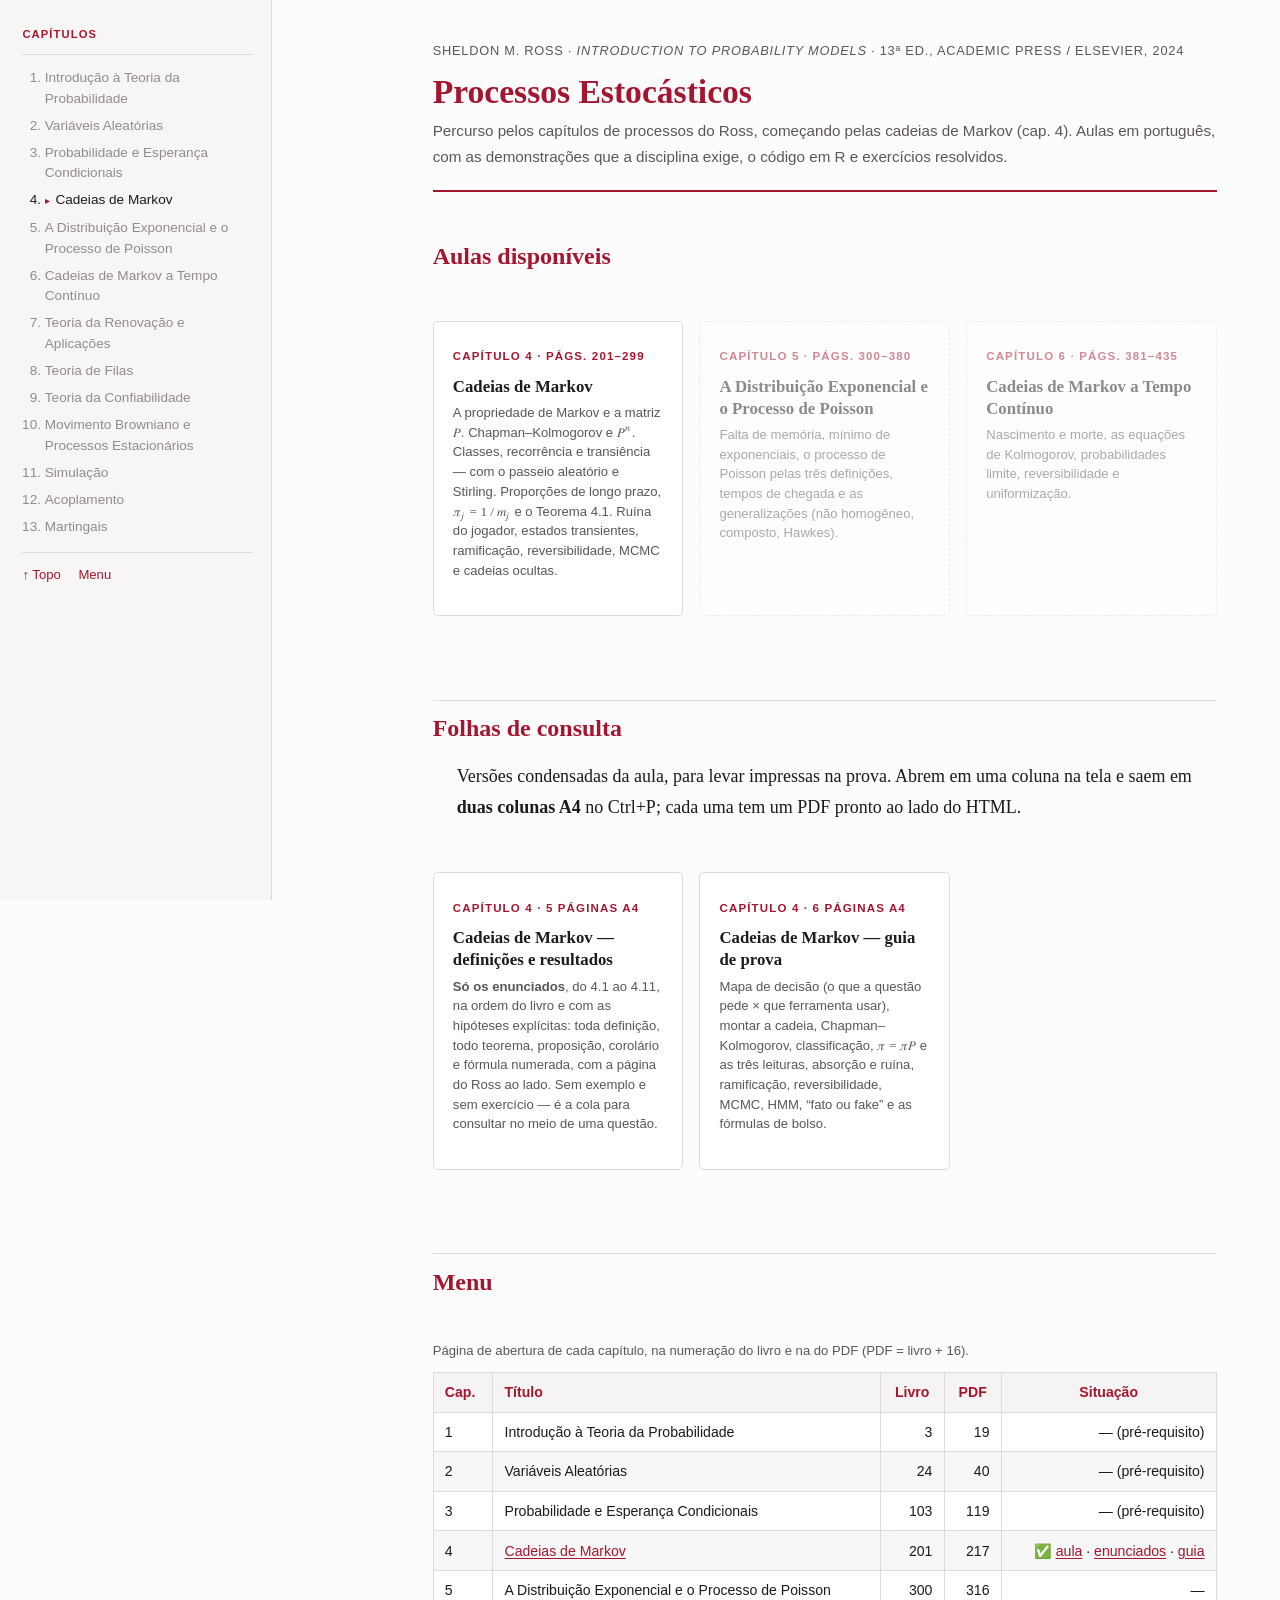
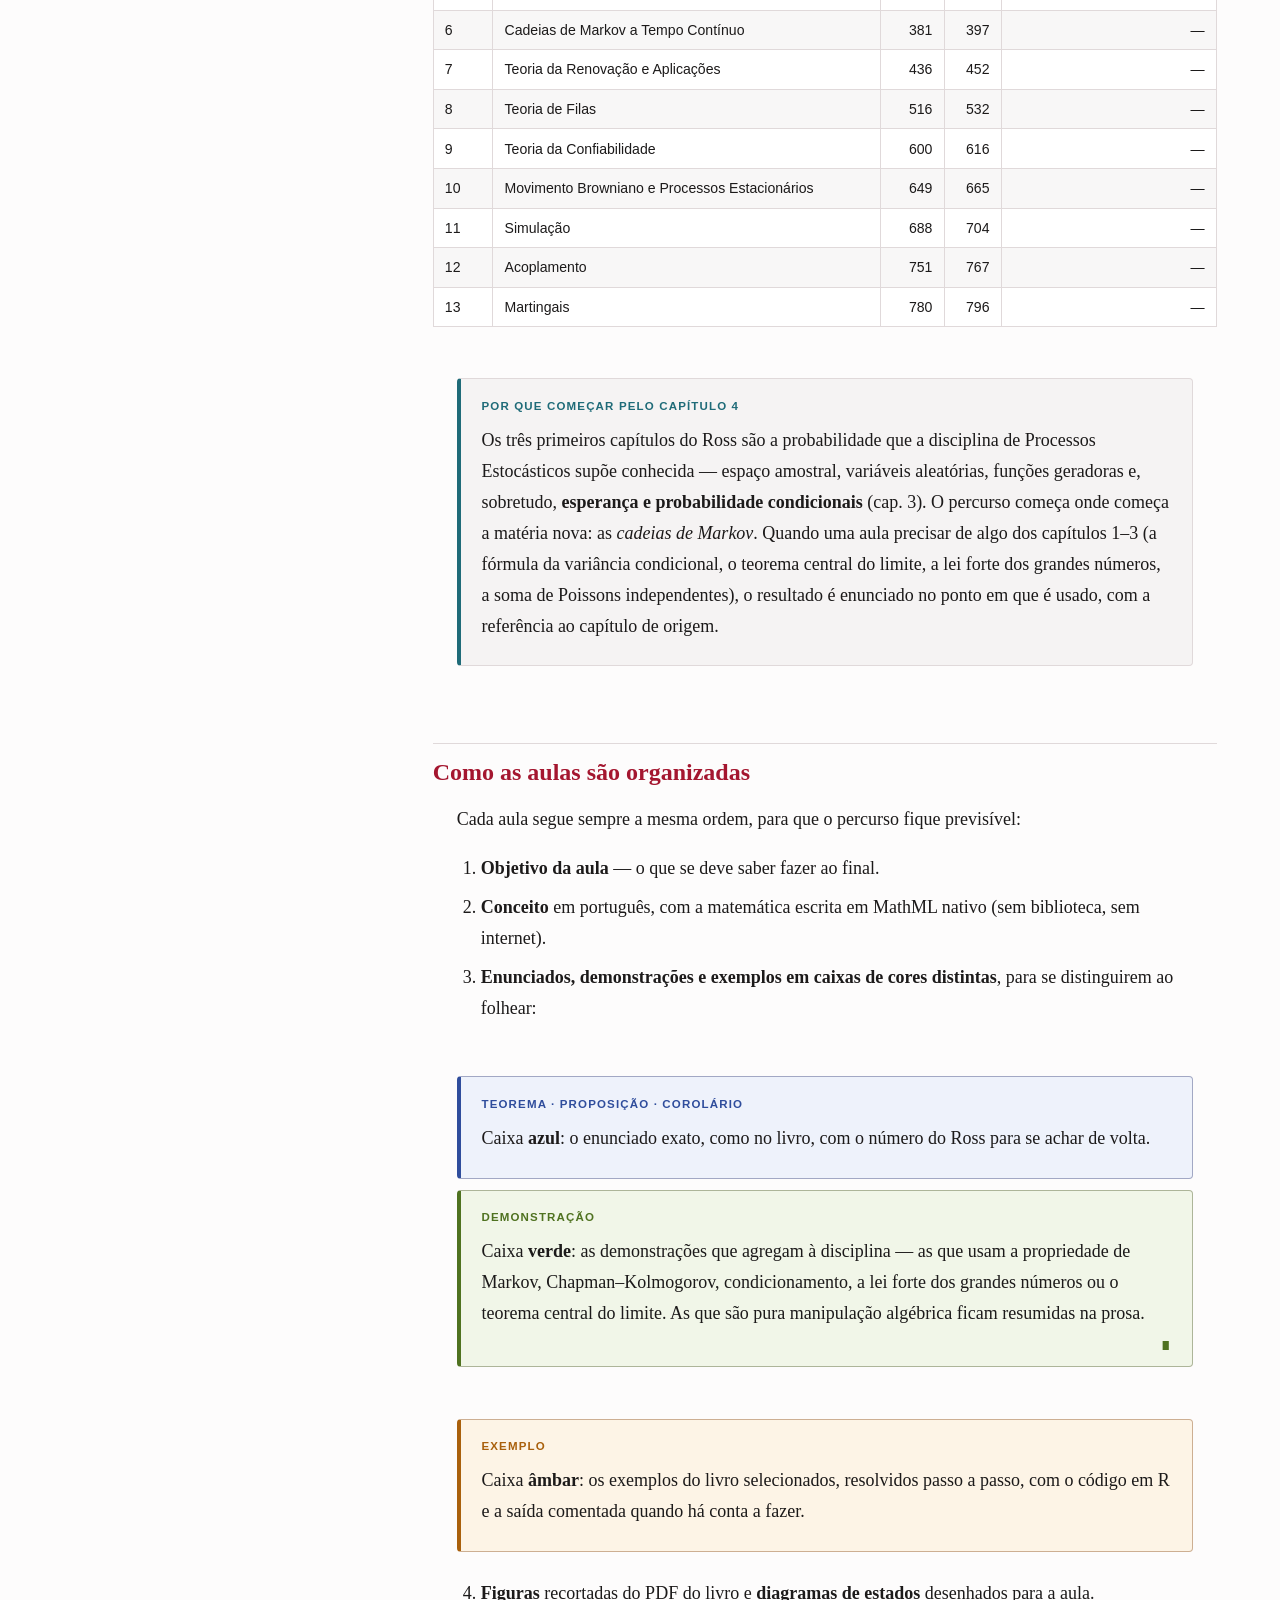
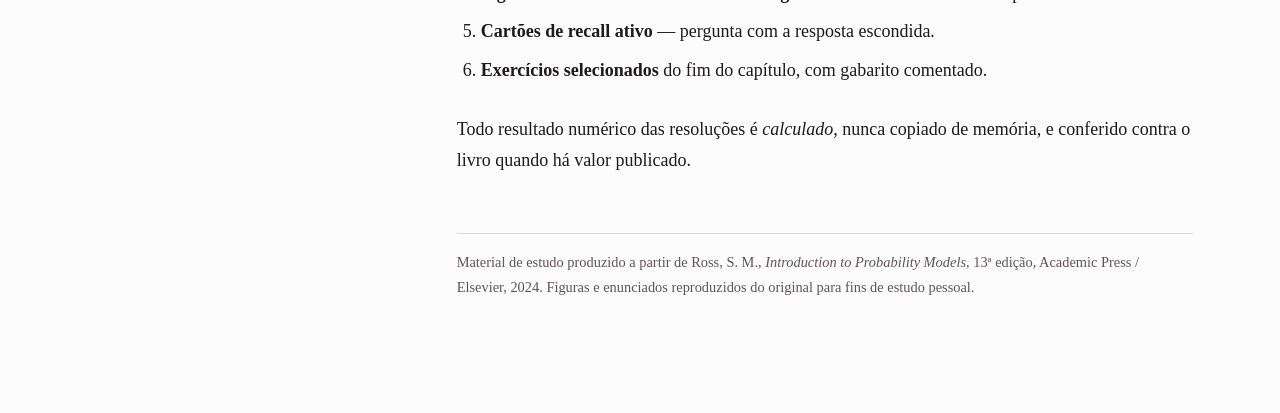
==== commit 5c993aff: "Folha só de enunciados do capítulo 4 (definições e resultados) Segunda folha de consulta, pedida par" ====
--- a/estudo/index.html
+++ b/estudo/index.html
@@ -24,7 +24,8 @@
         <summary><a href="cap04/04-00-cadeias-de-markov.html">Cadeias de Markov</a></summary>
         <ul class="subitens">
           <li><a href="cap04/04-00-cadeias-de-markov.html">Aula completa</a></li>
-          <li><a href="cap04/04-99-guia-de-prova.html">Guia de prova (folha de consulta)</a></li>
+          <li><a href="cap04/04-98-definicoes-e-resultados.html">Definições e resultados</a></li>
+          <li><a href="cap04/04-99-guia-de-prova.html">Guia de prova (com exemplos)</a></li>
         </ul>
       </details></li>
       <li class="adiante">A Distribuição Exponencial e o Processo de Poisson</li>
@@ -79,9 +80,15 @@
 
 <h2>Folhas de consulta</h2>
 
-<p>Versão condensada da aula, para levar impressa na prova: enunciados, as demonstrações curtas e um exemplo numérico por ideia, em caixas de cores distintas. Abre em uma coluna na tela e sai em <strong>duas colunas A4</strong> no Ctrl+P.</p>
+<p>Versões condensadas da aula, para levar impressas na prova. Abrem em uma coluna na tela e saem em <strong>duas colunas A4</strong> no Ctrl+P; cada uma tem um PDF pronto ao lado do HTML.</p>
 
 <div class="cartoes">
+  <a class="cartao" href="cap04/04-98-definicoes-e-resultados.html">
+    <span class="cap">Capítulo 4 · 5 páginas A4</span>
+    <p class="tit">Cadeias de Markov — definições e resultados</p>
+    <p class="desc"><strong>Só os enunciados</strong>, do 4.1 ao 4.11, na ordem do livro e com as hipóteses explícitas: toda definição, todo teorema, proposição, corolário e fórmula numerada, com a página do Ross ao lado. Sem exemplo e sem exercício — é a cola para consultar no meio de uma questão.</p>
+  </a>
+
   <a class="cartao" href="cap04/04-99-guia-de-prova.html">
     <span class="cap">Capítulo 4 · 6 páginas A4</span>
     <p class="tit">Cadeias de Markov — guia de prova</p>
@@ -101,7 +108,7 @@
     <tr><td>1</td><td class="txt">Introdução à Teoria da Probabilidade</td><td>3</td><td>19</td><td>— (pré-requisito)</td></tr>
     <tr><td>2</td><td class="txt">Variáveis Aleatórias</td><td>24</td><td>40</td><td>— (pré-requisito)</td></tr>
     <tr><td>3</td><td class="txt">Probabilidade e Esperança Condicionais</td><td>103</td><td>119</td><td>— (pré-requisito)</td></tr>
-    <tr><td>4</td><td class="txt"><a href="cap04/04-00-cadeias-de-markov.html">Cadeias de Markov</a></td><td>201</td><td>217</td><td>✅ <a href="cap04/04-00-cadeias-de-markov.html">aula</a> + <a href="cap04/04-99-guia-de-prova.html">guia</a></td></tr>
+    <tr><td>4</td><td class="txt"><a href="cap04/04-00-cadeias-de-markov.html">Cadeias de Markov</a></td><td>201</td><td>217</td><td>✅ <a href="cap04/04-00-cadeias-de-markov.html">aula</a> · <a href="cap04/04-98-definicoes-e-resultados.html">enunciados</a> · <a href="cap04/04-99-guia-de-prova.html">guia</a></td></tr>
     <tr><td>5</td><td class="txt">A Distribuição Exponencial e o Processo de Poisson</td><td>300</td><td>316</td><td>—</td></tr>
     <tr><td>6</td><td class="txt">Cadeias de Markov a Tempo Contínuo</td><td>381</td><td>397</td><td>—</td></tr>
     <tr><td>7</td><td class="txt">Teoria da Renovação e Aplicações</td><td>436</td><td>452</td><td>—</td></tr>
